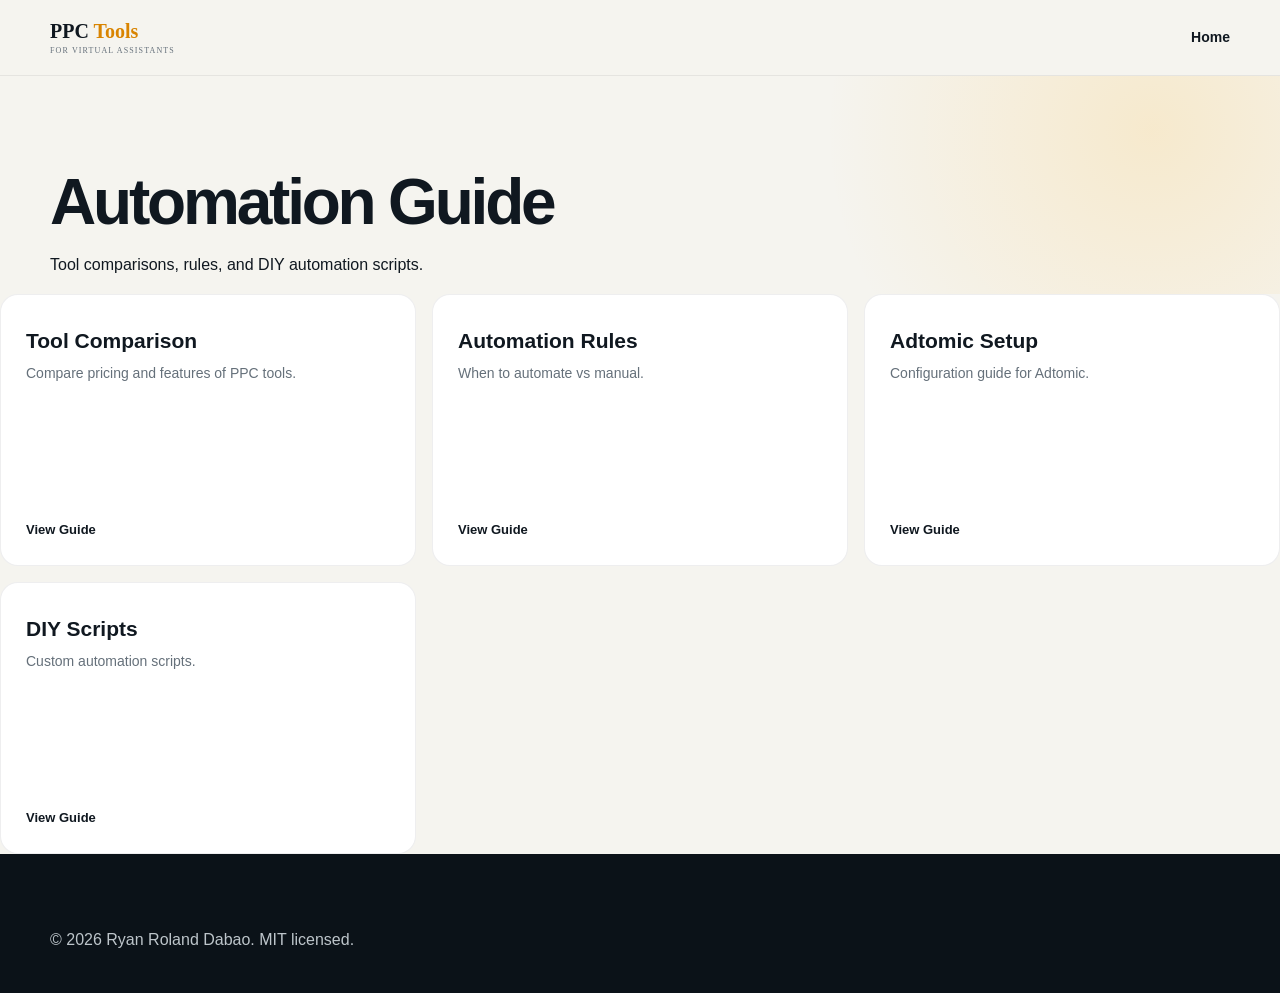
==== site/automation.html @ 19c0cc2e "fix: add subpages and update links for GitHub Pages" ====
<!doctype html>
<html lang="en">
<head>
  <meta charset="utf-8">
  <meta name="viewport" content="width=device-width,initial-scale=1">
  <title>Automation - PPC Tools for VAs</title>
  <link rel="stylesheet" href="styles.css">
</head>
<body>
<header><a class="brand" href="index.html"><span>PPC <em>Tools</em><small>for Virtual Assistants</small></span></a><nav><a href="index.html">Home</a></nav></header>
<main>
  <section class="hero"><h1>Automation Guide</h1><p>Tool comparisons, rules, and DIY automation scripts.</p></section>
  <section class="cards">
    <article class="card"><h3>Tool Comparison</h3><p>Compare pricing and features of PPC tools.</p><a href="https://github.com/projectamazonph/ppc-tools-for-va/blob/main/automation/ppc-automation.md" target="_blank" rel="noopener">View Guide</a></article>
    <article class="card"><h3>Automation Rules</h3><p>When to automate vs manual.</p><a href="https://github.com/projectamazonph/ppc-tools-for-va/blob/main/automation/ppc-automation.md" target="_blank" rel="noopener">View Guide</a></article>
    <article class="card"><h3>Adtomic Setup</h3><p>Configuration guide for Adtomic.</p><a href="https://github.com/projectamazonph/ppc-tools-for-va/blob/main/automation/ppc-automation.md" target="_blank" rel="noopener">View Guide</a></article>
    <article class="card"><h3>DIY Scripts</h3><p>Custom automation scripts.</p><a href="https://github.com/projectamazonph/ppc-tools-for-va/blob/main/automation/ppc-automation.md" target="_blank" rel="noopener">View Guide</a></article>
  </section>
</main>
<footer><p>&copy; 2026 Ryan Roland Dabao. MIT licensed.</p></footer>
</body>
</html>
---- site/styles.css ----
:root{--ink:#101820;--muted:#65707a;--paper:#f5f4ef;--white:#fff;--amber:#ffb21c;--gold:#d98400;--navy:#14232f;--line:#d9dcda;--shadow:0 22px 70px #1018201c}*{box-sizing:border-box}html{scroll-behavior:smooth}body{margin:0;background:var(--paper);color:var(--ink);font:400 16px/1.55 "DM Sans",sans-serif}a{color:inherit}h1,h2,h3{font-family:Manrope,sans-serif;line-height:1.08;margin:0}.skip{position:fixed;top:-60px;left:20px;background:var(--ink);color:white;padding:12px;z-index:300}.skip:focus{top:12px}body>header{height:76px;padding:0 max(24px,calc((100% - 1180px)/2));display:flex;align-items:center;justify-content:space-between;position:sticky;top:0;z-index:100;background:#f5f4efed;backdrop-filter:blur(13px);border-bottom:1px solid #10182012}.brand{display:flex;align-items:center;gap:11px;text-decoration:none;font:800 20px/1 Manrope}.brand>i{width:34px;height:34px;background:var(--ink);border-radius:9px;padding:8px;display:flex;align-items:end;gap:3px}.brand>i b{width:5px;background:var(--amber);border-radius:2px}.brand>i b:first-child{height:45%}.brand>i b:nth-child(2){height:72%}.brand>i b:last-child{height:100%}.brand em{font-style:normal;color:var(--gold)}.brand small{display:block;font:500 8px "DM Sans";letter-spacing:.14em;text-transform:uppercase;color:var(--muted);margin-top:5px}nav{display:flex;gap:30px;align-items:center}nav a{text-decoration:none;font-size:14px;font-weight:600}nav a:hover{color:var(--gold)}nav .git{background:var(--ink);color:white;border-radius:8px;padding:10px 16px}nav .git:hover{color:white;background:#263744}.menu{display:none;background:none;border:0}.menu>span{display:block;width:24px;height:2px;background:var(--ink);margin:5px}.menu small{position:absolute;clip:rect(0 0 0 0)}.hero{padding:92px max(24px,calc((100% - 1180px)/2)) 0;background:radial-gradient(circle at 90% 25%,#ffb21c29,transparent 28%);overflow:hidden}.hero-grid{display:grid;grid-template-columns:1.05fr .95fr;gap:68px;align-items:center}.eyebrow{margin:0 0 21px;text-transform:uppercase;letter-spacing:.15em;font-size:12px;font-weight:700;display:flex;align-items:center;gap:10px}.eyebrow i{width:28px;height:3px;background:var(--amber)}h1{font-size:clamp(46px,5vw,74px);letter-spacing:-.05em}h1 em{font-style:normal;color:var(--gold)}.lede{max-width:610px;font-size:19px;color:var(--muted);margin:25px 0 30px}.actions{display:flex;align-items:center;gap:14px;flex-wrap:wrap}.actions a{text-decoration:none;font-weight:700;font-size:14px}.primary,.secondary{display:inline-flex;padding:14px 20px;border-radius:9px}.primary{background:var(--amber);box-shadow:0 8px 24px #ffb21c3b}.primary:hover{background:#ffc44d;transform:translateY(-1px)}.secondary{border:1px solid #c5cac7}.hero ul{display:flex;gap:22px;flex-wrap:wrap;list-style:none;padding:0;margin:27px 0;color:var(--muted);font-size:12px}.hero li::first-letter{color:#13866c}.visual{min-height:440px;display:flex;align-items:center;position:relative}.dash{width:100%;padding:25px;background:white;border:1px solid #10182012;border-radius:20px;box-shadow:var(--shadow);transform:rotate(1deg)}.dash-head,.metrics{display:flex;justify-content:space-between}.dash-head{padding-bottom:20px;border-bottom:1px solid #eaedeb}.dash-head small,.metrics small,.float small{display:block;color:#7f8991;text-transform:uppercase;letter-spacing:.07em;font-size:9px}.dash-head strong{display:block;font-size:20px}.dash-head>span{font-size:9px;background:#f1f2ef;padding:7px 10px;border-radius:6px;height:min-content}.metrics{gap:12px;padding:22px 0}.metrics>div{flex:1}.metrics b{display:block;font:700 21px Manrope;margin:5px 0}.metrics em{font-style:normal;font-size:10px;color:#14866d}.chart-title{font-size:11px;font-weight:700}.chart-title small{float:right;color:var(--gold)}.chart{height:130px;position:relative;margin-top:10px;background:repeating-linear-gradient(to bottom,#e8ebe9 0,#e8ebe9 1px,transparent 1px,transparent 32px);overflow:hidden}.chart:after{content:"";position:absolute;left:0;right:0;top:40%;border-top:1px dashed var(--amber)}.chart i{position:absolute;width:125%;height:95%;left:-8%;top:15%;border:3px solid var(--navy);border-color:var(--navy) transparent transparent;border-radius:50%;transform:rotate(-9deg)}.chart b{position:absolute;width:9px;height:9px;border-radius:50%;right:5%;top:30%;background:var(--amber)}.weeks{display:flex;justify-content:space-between;color:#8b949b;font-size:9px}.float{position:absolute;display:flex;gap:10px;align-items:center;background:white;padding:13px 15px;border-radius:12px;box-shadow:0 13px 35px #10182024;color:#13866c;font-weight:800}.float span{color:var(--ink)}.float b{font-size:13px}.f1{top:22px;right:-33px}.f2{bottom:26px;left:-38px;color:var(--amber)}.stats{margin-top:82px;border-top:1px solid var(--line);display:grid;grid-template-columns:repeat(4,1fr)}.stats div{padding:27px 12px;display:flex;align-items:center;gap:12px}.stats div+div{border-left:1px solid var(--line);padding-left:32px}.stats b{font:800 25px Manrope;color:var(--gold)}.stats span{font-size:12px;color:var(--muted)}.library,.path,.career{padding:105px max(24px,calc((100% - 1180px)/2))}.heading{display:flex;justify-content:space-between;align-items:end;gap:45px;margin-bottom:38px}.heading h2,.career h2{font-size:clamp(36px,4vw,52px);letter-spacing:-.04em}.heading>p{max-width:410px;color:var(--muted);margin:0}.filters{display:flex;gap:7px;flex-wrap:wrap;margin-bottom:23px}.filters button{border:1px solid var(--line);background:transparent;border-radius:99px;padding:9px 14px;font:600 12px "DM Sans";cursor:pointer}.filters button.active{color:white;background:var(--ink);border-color:var(--ink)}.cards{display:grid;grid-template-columns:repeat(3,1fr);gap:16px}.card{min-height:272px;background:white;border:1px solid #10182012;border-radius:18px;padding:25px;display:flex;flex-direction:column;transition:.2s}.card:hover{transform:translateY(-4px);box-shadow:0 16px 35px #10182014}.card.feature{grid-column:span 2;display:grid;grid-template-columns:130px 1fr;align-items:center;gap:26px;background:var(--ink);color:white}.card.feature p{color:#bdc5ca}.card>span,.card.feature>div>span{text-transform:uppercase;letter-spacing:.11em;color:#89939a;font-weight:700;font-size:10px}.icon{width:48px;height:48px;display:grid;place-items:center;border-radius:13px;font:800 21px Manrope;margin-bottom:22px}.feature .icon{width:130px;height:150px;margin:0;font-size:48px;background:linear-gradient(145deg,var(--amber),#df8500);color:var(--ink)}.blue{background:#e1edfb;color:#2562a7}.green{background:#e2f3ec;color:#08745a}.purple{background:#eee8fa;color:#6849a8}.coral{background:#fee9e2;color:#b94d2d}.sky{background:#e2f4f7;color:#287989}.gold{background:#fff1d3;color:#a56b00}.navy{background:#e4e9ec;color:#213b4c}.pink{background:#f7e5ef;color:#9b426f}.card h3{font-size:21px;margin:10px 0}.card p{color:var(--muted);font-size:14px;margin:0 0 22px}.card a{margin-top:auto;text-decoration:none;font-size:13px;font-weight:700}.card a:hover{color:var(--gold)}.path{background:var(--navy);color:white}.path .heading>p{color:#afbac1}.path ol{display:grid;grid-template-columns:repeat(4,1fr);list-style:none;margin:55px 0 0;padding:0}.path li{position:relative;border-top:1px solid #46555f;padding:28px 22px 0 0}.path li+li{padding-left:22px}.path li>span{position:absolute;top:-12px;background:var(--navy);padding-right:10px;color:var(--amber);font:700 11px Manrope}.path li>i{margin:20px 0;width:42px;height:42px;border:1px solid #61717d;border-radius:50%;display:grid;place-items:center;color:var(--amber);font-style:normal}.path h3{font-size:18px}.path li p{min-height:100px;color:#adb8be;font-size:13px}.path li a{color:var(--amber);font-weight:700;text-decoration:none;font-size:12px}.career{background:#e9e8e2}.career-box{display:grid;grid-template-columns:1.15fr .85fr;gap:65px;background:white;border-radius:24px;padding:60px;box-shadow:var(--shadow)}.career-box>div>p:not(.eyebrow){color:var(--muted)}.career-box blockquote{margin:0;padding:38px;background:var(--paper);border-left:4px solid var(--amber);border-radius:16px;font:700 21px/1.5 Manrope;display:flex;flex-direction:column;justify-content:center}.career-box blockquote footer{font:700 12px "DM Sans";margin-top:28px}.career-box blockquote small{display:block;color:var(--muted);font-weight:400;margin-top:4px}body>footer{padding:58px max(24px,calc((100% - 1180px)/2)) 24px;background:#0b1218;color:#bdc5ca}.foot-top{display:grid;grid-template-columns:1fr 1fr auto;align-items:center;gap:30px;padding-bottom:42px}.foot-top .brand{color:white}.foot-top p{text-align:center;color:#849098;font-size:13px}.foot-top>div{display:flex;gap:8px}.foot-top>div a{width:34px;height:34px;display:grid;place-items:center;border:1px solid #34424b;border-radius:8px;text-decoration:none;font-weight:700}.foot-bottom{display:flex;justify-content:space-between;padding-top:22px;border-top:1px solid #29343c;color:#738089;font-size:11px}.foot-bottom span:last-child{color:#a0a8ad}.reveal{opacity:0;transform:translateY(16px);transition:.55s}.reveal.visible{opacity:1;transform:none}
@media(max-width:900px){.hero-grid,.career-box{grid-template-columns:1fr}.visual{width:90%;margin:auto}.cards{grid-template-columns:repeat(2,1fr)}.path ol{grid-template-columns:repeat(2,1fr);gap:35px}.heading{align-items:start;flex-direction:column}.foot-top{grid-template-columns:1fr auto}.foot-top p{display:none}}
@media(max-width:680px){body>header{height:66px}.menu{display:block}nav{display:none;position:absolute;top:66px;left:0;right:0;padding:18px 24px 25px;background:var(--paper);flex-direction:column;align-items:stretch;border-bottom:1px solid var(--line);box-shadow:0 15px 25px #10182014}nav.open{display:flex}.hero{padding-top:62px}.hero-grid{gap:32px}h1{font-size:44px}.lede{font-size:17px}.visual{width:100%;min-height:350px}.dash{padding:16px}.metrics b{font-size:16px}.f1{right:-7px;top:0}.f2{left:-4px;bottom:0}.stats{grid-template-columns:repeat(2,1fr);margin-top:55px}.stats div{padding:18px 7px}.stats div+div{padding-left:16px}.stats div:nth-child(3){border-left:0}.stats div:nth-child(n+3){border-top:1px solid var(--line)}.library,.path,.career{padding-top:72px;padding-bottom:72px}.cards{grid-template-columns:1fr}.card.feature{grid-column:auto;display:flex}.feature .icon{width:48px;height:48px;font-size:21px;margin-bottom:22px}.path ol{grid-template-columns:1fr}.path li+li{padding-left:0}.path li p{min-height:0}.career-box{padding:28px;gap:32px}.actions{align-items:flex-start;flex-direction:column}.foot-top{grid-template-columns:1fr}.foot-bottom{flex-direction:column;gap:10px}}
@media(prefers-reduced-motion:reduce){html{scroll-behavior:auto}.reveal{opacity:1;transform:none;transition:none}.card:hover,.primary:hover{transform:none}}
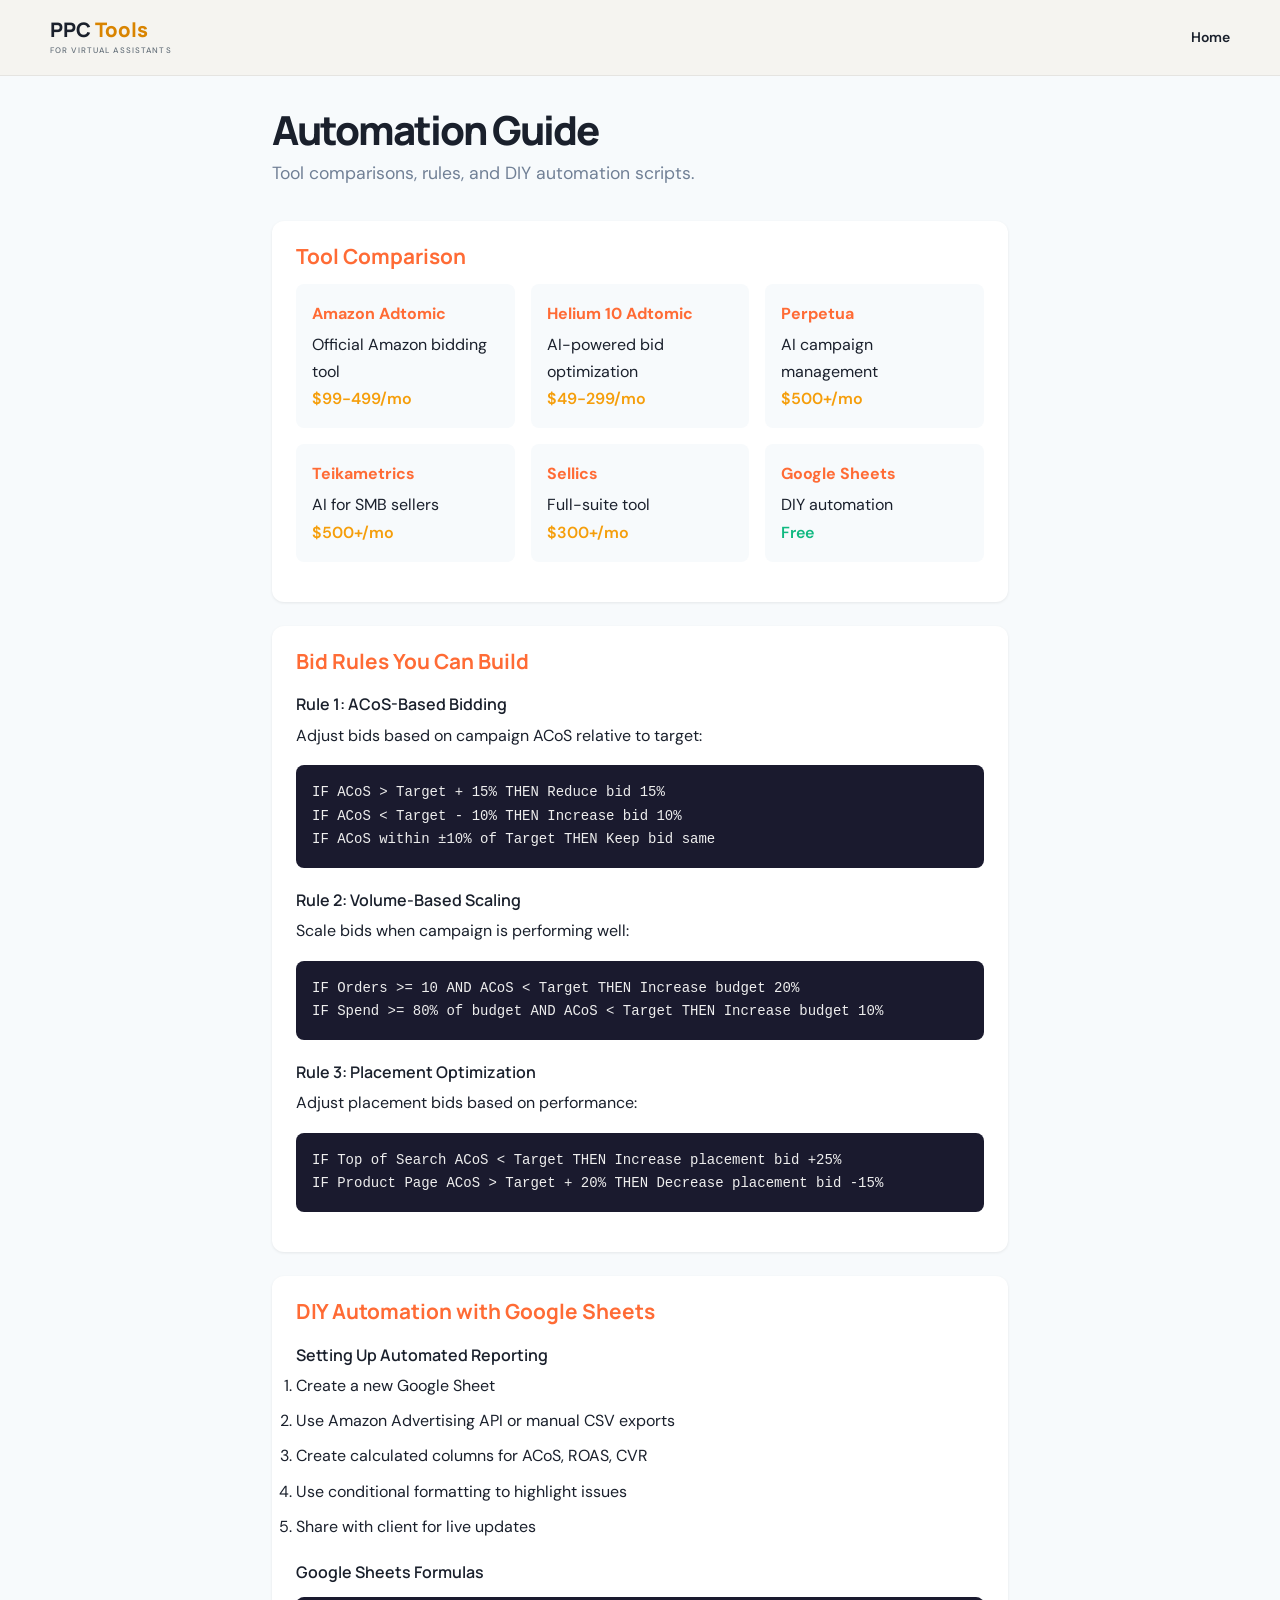
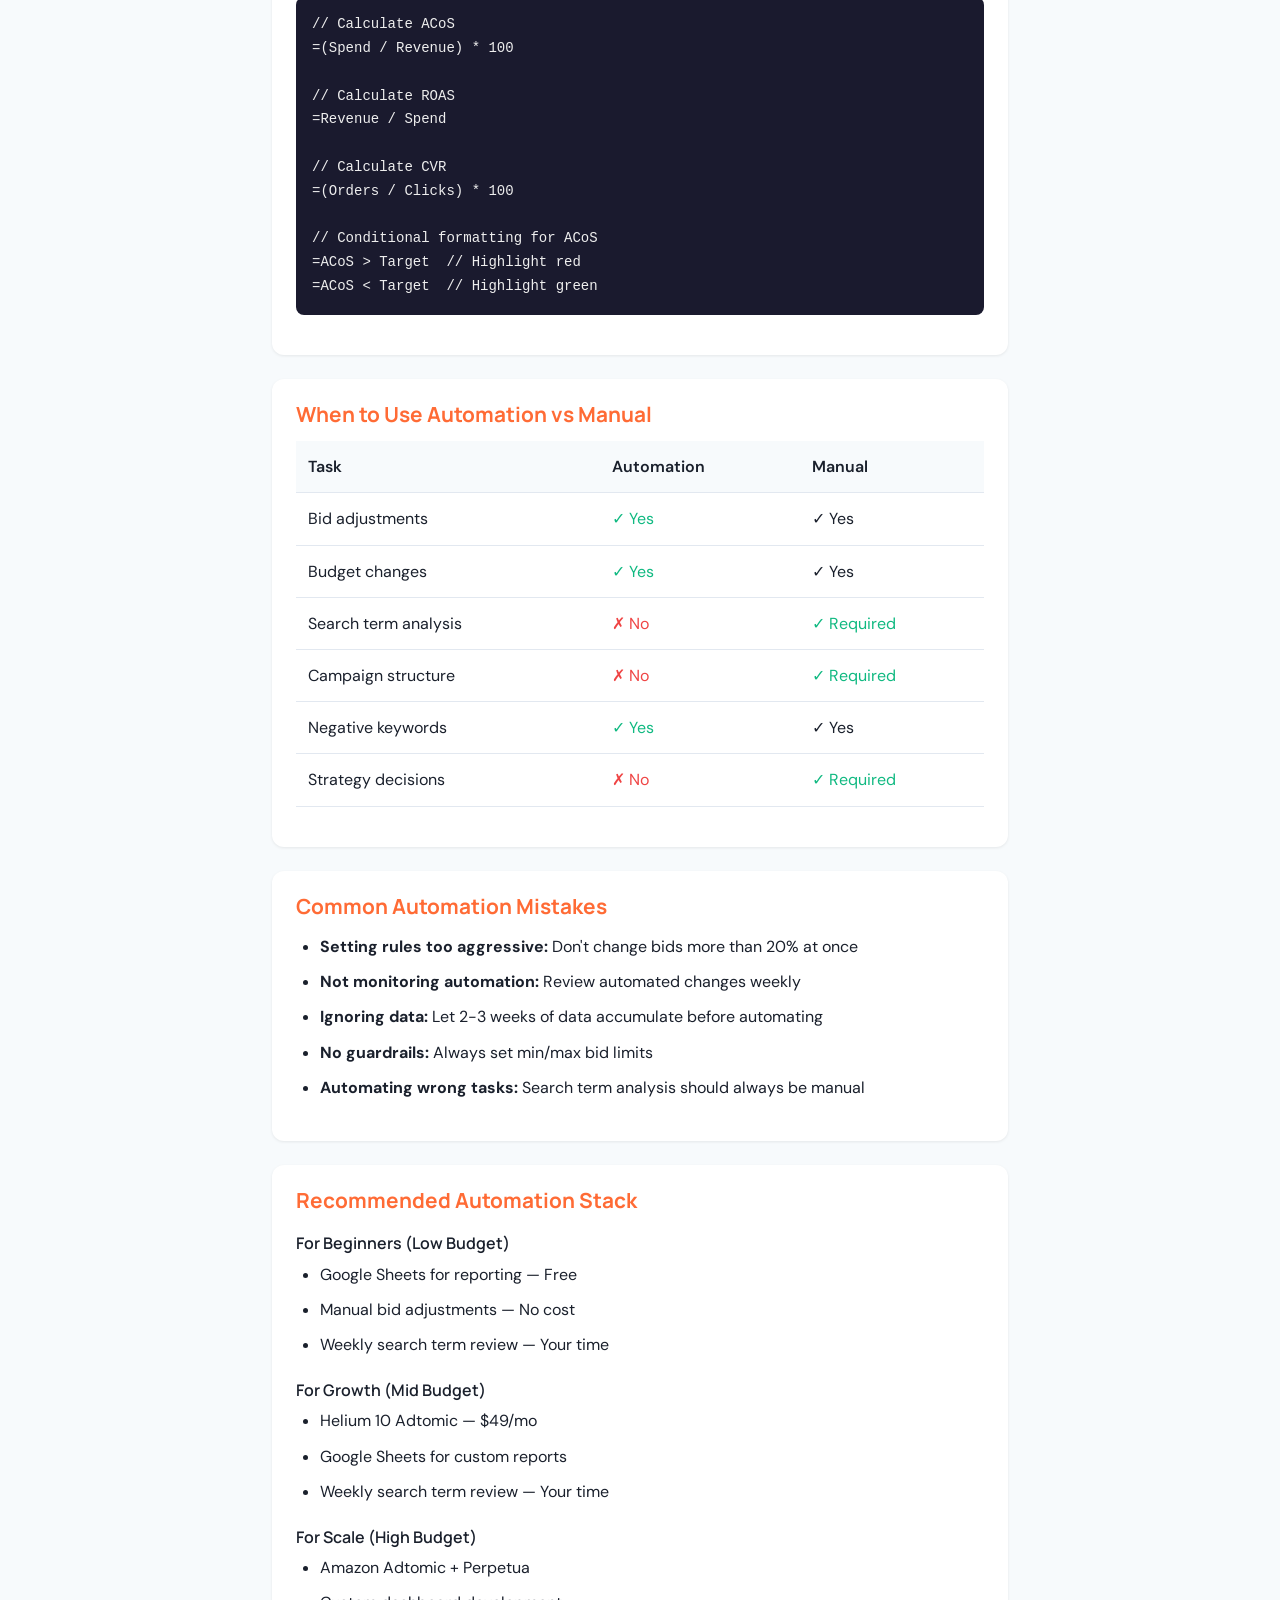
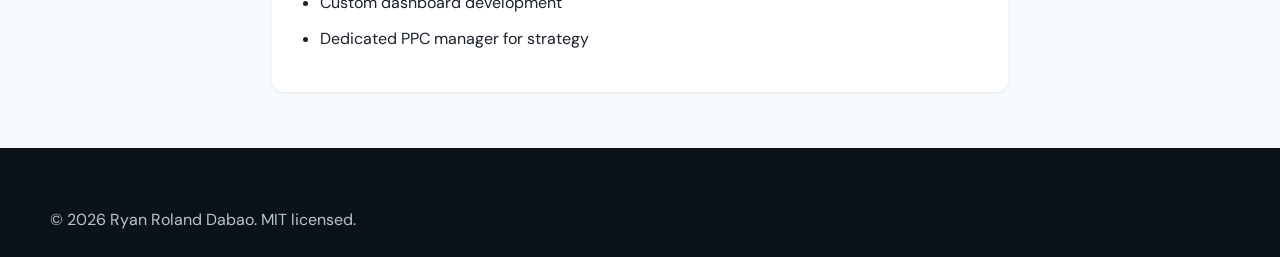
==== commit 1b4d5ae2: "feat: standalone HTML pages with embedded content" ====
--- a/site/automation.html
+++ b/site/automation.html
@@ -5,17 +5,168 @@
   <meta name="viewport" content="width=device-width,initial-scale=1">
   <title>Automation - PPC Tools for VAs</title>
   <link rel="stylesheet" href="styles.css">
+  <link rel="preconnect" href="https://fonts.googleapis.com">
+  <link href="https://fonts.googleapis.com/css2?family=DM+Sans:wght@400;500;600;700&family=Manrope:wght@600;700;800&display=swap" rel="stylesheet">
+  <style>
+    :root { --primary: #FF6B35; --success: #10B981; --warning: #F59E0B; --surface: #ffffff; --surface-alt: #F7FAFC; --text: #1A202C; --text-muted: #718096; --border: #E2E8F0; }
+    * { box-sizing: border-box; margin: 0; padding: 0; }
+    body { font-family: 'DM Sans', -apple-system, BlinkMacSystemFont, sans-serif; background: var(--surface-alt); color: var(--text); line-height: 1.7; }
+    .container { max-width: 800px; margin: 0 auto; padding: 2rem; }
+    h1 { font-family: 'Manrope', sans-serif; font-size: 2.5rem; font-weight: 800; margin-bottom: 0.5rem; }
+    .subtitle { color: var(--text-muted); font-size: 1.1rem; margin-bottom: 2rem; }
+    .section { background: var(--surface); border-radius: 12px; padding: 1.5rem; margin-bottom: 1.5rem; box-shadow: 0 1px 3px rgba(0,0,0,0.08); }
+    .section h2 { font-family: 'Manrope', sans-serif; font-size: 1.3rem; font-weight: 700; margin-bottom: 1rem; color: var(--primary); }
+    .section h3 { font-size: 1rem; font-weight: 600; margin: 1.5rem 0 0.5rem; }
+    .tool-grid { display: grid; grid-template-columns: repeat(auto-fit, minmax(200px, 1fr)); gap: 1rem; margin: 1rem 0; }
+    .tool-card { background: var(--surface-alt); padding: 1rem; border-radius: 8px; }
+    .tool-card strong { display: block; color: var(--primary); margin-bottom: 0.25rem; }
+    .tool-card .price { color: var(--success); font-weight: 600; }
+    .tool-card .free { color: var(--success); }
+    .tool-card .paid { color: #F59E0B; }
+    .code-block { background: #1a1a2e; color: #eee; padding: 1rem; border-radius: 8px; font-family: monospace; font-size: 0.875rem; overflow-x: auto; white-space: pre; margin: 1rem 0; }
+    ul { margin-left: 1.5rem; margin-bottom: 1rem; }
+    li { margin-bottom: 0.5rem; }
+    .comparison-table { width: 100%; border-collapse: collapse; margin: 1rem 0; }
+    .comparison-table th, .comparison-table td { padding: 0.75rem; text-align: left; border-bottom: 1px solid var(--border); }
+    .comparison-table th { background: var(--surface-alt); font-weight: 600; }
+    .check { color: var(--success); }
+    .cross { color: #EF4444; }
+  </style>
 </head>
 <body>
 <header><a class="brand" href="index.html"><span>PPC <em>Tools</em><small>for Virtual Assistants</small></span></a><nav><a href="index.html">Home</a></nav></header>
 <main>
-  <section class="hero"><h1>Automation Guide</h1><p>Tool comparisons, rules, and DIY automation scripts.</p></section>
-  <section class="cards">
-    <article class="card"><h3>Tool Comparison</h3><p>Compare pricing and features of PPC tools.</p><a href="https://github.com/projectamazonph/ppc-tools-for-va/blob/main/automation/ppc-automation.md" target="_blank" rel="noopener">View Guide</a></article>
-    <article class="card"><h3>Automation Rules</h3><p>When to automate vs manual.</p><a href="https://github.com/projectamazonph/ppc-tools-for-va/blob/main/automation/ppc-automation.md" target="_blank" rel="noopener">View Guide</a></article>
-    <article class="card"><h3>Adtomic Setup</h3><p>Configuration guide for Adtomic.</p><a href="https://github.com/projectamazonph/ppc-tools-for-va/blob/main/automation/ppc-automation.md" target="_blank" rel="noopener">View Guide</a></article>
-    <article class="card"><h3>DIY Scripts</h3><p>Custom automation scripts.</p><a href="https://github.com/projectamazonph/ppc-tools-for-va/blob/main/automation/ppc-automation.md" target="_blank" rel="noopener">View Guide</a></article>
-  </section>
+  <div class="container">
+    <h1>Automation Guide</h1>
+    <p class="subtitle">Tool comparisons, rules, and DIY automation scripts.</p>
+
+    <div class="section">
+      <h2>Tool Comparison</h2>
+      <div class="tool-grid">
+        <div class="tool-card">
+          <strong>Amazon Adtomic</strong>
+          <p>Official Amazon bidding tool</p>
+          <span class="price paid">$99-499/mo</span>
+        </div>
+        <div class="tool-card">
+          <strong>Helium 10 Adtomic</strong>
+          <p>AI-powered bid optimization</p>
+          <span class="price paid">$49-299/mo</span>
+        </div>
+        <div class="tool-card">
+          <strong>Perpetua</strong>
+          <p>AI campaign management</p>
+          <span class="price paid">$500+/mo</span>
+        </div>
+        <div class="tool-card">
+          <strong>Teikametrics</strong>
+          <p>AI for SMB sellers</p>
+          <span class="price paid">$500+/mo</span>
+        </div>
+        <div class="tool-card">
+          <strong>Sellics</strong>
+          <p>Full-suite tool</p>
+          <span class="price paid">$300+/mo</span>
+        </div>
+        <div class="tool-card">
+          <strong>Google Sheets</strong>
+          <p>DIY automation</p>
+          <span class="price free">Free</span>
+        </div>
+      </div>
+    </div>
+
+    <div class="section">
+      <h2>Bid Rules You Can Build</h2>
+      <h3>Rule 1: ACoS-Based Bidding</h3>
+      <p>Adjust bids based on campaign ACoS relative to target:</p>
+      <div class="code-block">IF ACoS > Target + 15% THEN Reduce bid 15%
+IF ACoS < Target - 10% THEN Increase bid 10%
+IF ACoS within ±10% of Target THEN Keep bid same</div>
+
+      <h3>Rule 2: Volume-Based Scaling</h3>
+      <p>Scale bids when campaign is performing well:</p>
+      <div class="code-block">IF Orders >= 10 AND ACoS < Target THEN Increase budget 20%
+IF Spend >= 80% of budget AND ACoS < Target THEN Increase budget 10%</div>
+
+      <h3>Rule 3: Placement Optimization</h3>
+      <p>Adjust placement bids based on performance:</p>
+      <div class="code-block">IF Top of Search ACoS < Target THEN Increase placement bid +25%
+IF Product Page ACoS > Target + 20% THEN Decrease placement bid -15%</div>
+    </div>
+
+    <div class="section">
+      <h2>DIY Automation with Google Sheets</h2>
+      <h3>Setting Up Automated Reporting</h3>
+      <ol>
+        <li>Create a new Google Sheet</li>
+        <li>Use Amazon Advertising API or manual CSV exports</li>
+        <li>Create calculated columns for ACoS, ROAS, CVR</li>
+        <li>Use conditional formatting to highlight issues</li>
+        <li>Share with client for live updates</li>
+      </ol>
+      <h3>Google Sheets Formulas</h3>
+      <div class="code-block">// Calculate ACoS
+=(Spend / Revenue) * 100
+
+// Calculate ROAS
+=Revenue / Spend
+
+// Calculate CVR
+=(Orders / Clicks) * 100
+
+// Conditional formatting for ACoS
+=ACoS > Target  // Highlight red
+=ACoS < Target  // Highlight green</div>
+    </div>
+
+    <div class="section">
+      <h2>When to Use Automation vs Manual</h2>
+      <table class="comparison-table">
+        <tr><th>Task</th><th>Automation</th><th>Manual</th></tr>
+        <tr><td>Bid adjustments</td><td class="check">✓ Yes</td><td>✓ Yes</td></tr>
+        <tr><td>Budget changes</td><td class="check">✓ Yes</td><td>✓ Yes</td></tr>
+        <tr><td>Search term analysis</td><td class="cross">✗ No</td><td class="check">✓ Required</td></tr>
+        <tr><td>Campaign structure</td><td class="cross">✗ No</td><td class="check">✓ Required</td></tr>
+        <tr><td>Negative keywords</td><td class="check">✓ Yes</td><td>✓ Yes</td></tr>
+        <tr><td>Strategy decisions</td><td class="cross">✗ No</td><td class="check">✓ Required</td></tr>
+      </table>
+    </div>
+
+    <div class="section">
+      <h2>Common Automation Mistakes</h2>
+      <ul>
+        <li><strong>Setting rules too aggressive:</strong> Don't change bids more than 20% at once</li>
+        <li><strong>Not monitoring automation:</strong> Review automated changes weekly</li>
+        <li><strong>Ignoring data:</strong> Let 2-3 weeks of data accumulate before automating</li>
+        <li><strong>No guardrails:</strong> Always set min/max bid limits</li>
+        <li><strong>Automating wrong tasks:</strong> Search term analysis should always be manual</li>
+      </ul>
+    </div>
+
+    <div class="section">
+      <h2>Recommended Automation Stack</h2>
+      <h3>For Beginners (Low Budget)</h3>
+      <ul>
+        <li>Google Sheets for reporting — Free</li>
+        <li>Manual bid adjustments — No cost</li>
+        <li>Weekly search term review — Your time</li>
+      </ul>
+      <h3>For Growth (Mid Budget)</h3>
+      <ul>
+        <li>Helium 10 Adtomic — $49/mo</li>
+        <li>Google Sheets for custom reports</li>
+        <li>Weekly search term review — Your time</li>
+      </ul>
+      <h3>For Scale (High Budget)</h3>
+      <ul>
+        <li>Amazon Adtomic + Perpetua</li>
+        <li>Custom dashboard development</li>
+        <li>Dedicated PPC manager for strategy</li>
+      </ul>
+    </div>
+
+  </div>
 </main>
 <footer><p>&copy; 2026 Ryan Roland Dabao. MIT licensed.</p></footer>
 </body>
